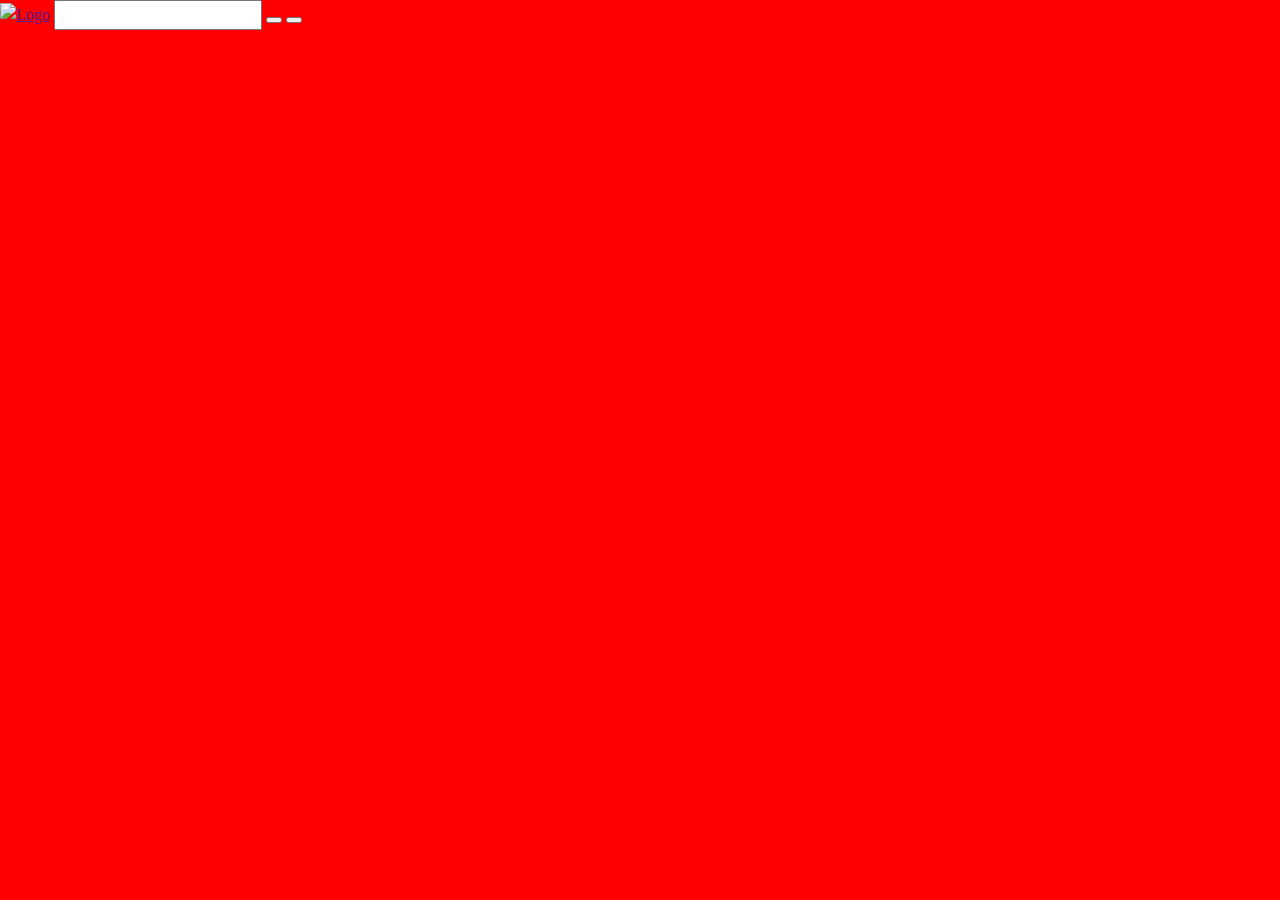
==== to do/index.html @ a05eb1dc "Добавил кнопку, для проверки" ====
<!DOCTYPE html>
<html lang="en">
  <head>
    <meta charset="UTF-8" />
    <meta name="viewport" content="width=device-width, initial-scale=1.0" />
    <link rel="stylesheet" href="styles/main.css" />
    <script src="scripts/script.js" defer></script>
    <title>TO DO</title>
  </head>
  <body>
    <header class="header">
      <div class="header__inner container">
        <a href="" class="header__logo"
          ><img src="" alt="Logo" class="header__logo-img"
        /></a>
        <label class="header__theme">
          <input type="text" class="header__theme-checkbox" type="checkbox" />
          <span class="header__theme-switcher"></span>
        </label>
        <button class="header__reg"></button>
        <button class="header__git-check"></button>
      </div>
    </header>
  </body>
</html>
---- to do/styles/main.css ----
*,
::before,
::after {
  box-sizing: border-box;
}

:where(ul, ol):where([class]) {
  padding-left: 0;
}

body,
:where(blockquote, figure):where([class]) {
  margin: 0;
}

:where(h1, h2, h3, h4, h5, h6, p, ul, ol, dl):where([class]) {
  margin-block: 0;
}

:where(dd[class]) {
  margin-left: 0;
}

:where(fieldset[class]) {
  margin-left: 0;
  padding: 0;
  border: none;
}

:where(ul[class]) {
  list-style: none;
}

:where(address[class]) {
  font-style: normal;
}

p {
  --paragraphMarginBottom: 24px;
  margin-block: 0;
}

p:where(:not([class]):not(:last-child)) {
  margin-bottom: var(--paragraphMarginBottom);
}

img,
video {
  display: block;
  max-width: 100%;
  height: auto;
}

input,
textarea,
select,
button {
  font: inherit;
}

html {
  height: 100%;
  scrollbar-gutter: stable;
}

html,
:has(:target) {
  scroll-behavior: smooth;
}

body {
  min-height: 100%;
  line-height: 1.5;
}

a:where([class]) {
  display: inline-flex;
}

button,
label {
  cursor: pointer;
}

:where([fill]:not([fill=none], [fill^=url])) {
  fill: currentColor;
}

:where([stroke]:not([stroke=none])) {
  stroke: currentColor;
}

svg * {
  transition-property: fill, stroke;
}

:where(table) {
  border-collapse: collapse;
  border-color: currentColor;
}

@media (prefers-reduced-motion: reduce) {
  *,
  ::before,
  ::after {
    animation-duration: 0.01ms !important;
    animation-iteration-count: 1 !important;
    transition-duration: 0.01ms !important;
    scroll-behavior: auto !important;
  }
}
@font-face {
  font-family: "Roboto";
  src: url("/fonts/Roboto-Bold.woff2") format("woff2");
  font-weight: bold;
  font-style: normal;
  font-display: swap;
}
@font-face {
  font-family: "Roboto";
  src: url("/fonts/Roboto-Italic.woff2") format("woff2");
  font-weight: normal;
  font-style: italic;
  font-display: swap;
}
@font-face {
  font-family: "Roboto";
  src: url("/fonts/Roboto-Medium.woff2") format("woff2");
  font-weight: 500;
  font-style: normal;
  font-display: swap;
}
@font-face {
  font-family: "Roboto";
  src: url("/fonts/Roboto-Regular.woff2") format("woff2");
  font-weight: normal;
  font-style: normal;
  font-display: swap;
}
body {
  background-color: red;
}/*# sourceMappingURL=main.css.map */
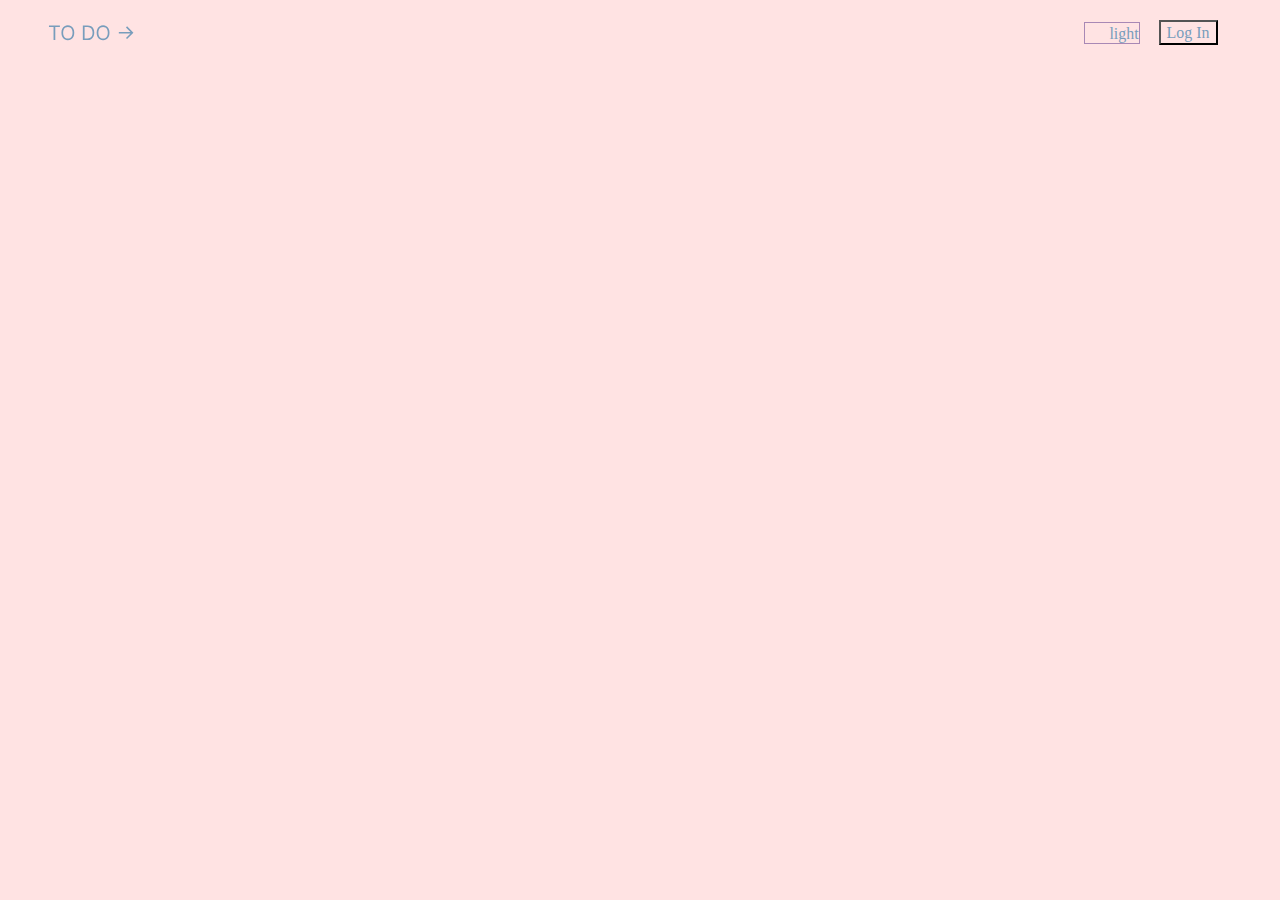
==== commit 9c3fb2ec: "Начал работу над header" ====
--- a/to do/index.html
+++ b/to do/index.html
@@ -11,14 +11,25 @@
     <header class="header">
       <div class="header__inner container">
         <a href="" class="header__logo"
-          ><img src="" alt="Logo" class="header__logo-img"
-        /></a>
+          ><svg
+            width="86"
+            height="16"
+            viewBox="0 0 86 16"
+            fill="none"
+            xmlns="http://www.w3.org/2000/svg"
+          >
+            <path
+              d="M0.965909 2.01705V0.454545H11.875V2.01705H7.30114V15H5.53977V2.01705H0.965909ZM26.2607 7.72727C26.2607 9.26136 25.9837 10.5871 25.4297 11.7045C24.8757 12.822 24.1158 13.6837 23.1499 14.2898C22.1839 14.8958 21.0807 15.1989 19.8402 15.1989C18.5997 15.1989 17.4964 14.8958 16.5305 14.2898C15.5646 13.6837 14.8047 12.822 14.2507 11.7045C13.6967 10.5871 13.4197 9.26136 13.4197 7.72727C13.4197 6.19318 13.6967 4.86742 14.2507 3.75C14.8047 2.63258 15.5646 1.77083 16.5305 1.16477C17.4964 0.558712 18.5997 0.255681 19.8402 0.255681C21.0807 0.255681 22.1839 0.558712 23.1499 1.16477C24.1158 1.77083 24.8757 2.63258 25.4297 3.75C25.9837 4.86742 26.2607 6.19318 26.2607 7.72727ZM24.5561 7.72727C24.5561 6.4678 24.3454 5.40483 23.924 4.53835C23.5073 3.67188 22.9415 3.0161 22.2266 2.57102C21.5163 2.12595 20.7209 1.90341 19.8402 1.90341C18.9595 1.90341 18.1617 2.12595 17.4467 2.57102C16.7365 3.0161 16.1707 3.67188 15.7493 4.53835C15.3326 5.40483 15.1243 6.4678 15.1243 7.72727C15.1243 8.98674 15.3326 10.0497 15.7493 10.9162C16.1707 11.7827 16.7365 12.4384 17.4467 12.8835C18.1617 13.3286 18.9595 13.5511 19.8402 13.5511C20.7209 13.5511 21.5163 13.3286 22.2266 12.8835C22.9415 12.4384 23.5073 11.7827 23.924 10.9162C24.3454 10.0497 24.5561 8.98674 24.5561 7.72727ZM39.3359 15H34.8473V0.454545H39.5348C40.9458 0.454545 42.1532 0.745738 43.157 1.32812C44.1607 1.90578 44.9302 2.73674 45.4652 3.82102C46.0002 4.90057 46.2678 6.19318 46.2678 7.69886C46.2678 9.21401 45.9979 10.5185 45.4581 11.6122C44.9183 12.7012 44.1323 13.5393 43.1001 14.1264C42.0679 14.7088 40.8132 15 39.3359 15ZM36.6087 13.4375H39.2223C40.425 13.4375 41.4216 13.2055 42.2124 12.7415C43.0031 12.2775 43.5926 11.617 43.9808 10.7599C44.3691 9.90294 44.5632 8.88258 44.5632 7.69886C44.5632 6.52462 44.3714 5.51373 43.9879 4.66619C43.6044 3.81392 43.0315 3.16051 42.2692 2.70597C41.5069 2.24669 40.5575 2.01705 39.4212 2.01705H36.6087V13.4375ZM61.495 7.72727C61.495 9.26136 61.218 10.5871 60.6641 11.7045C60.1101 12.822 59.3501 13.6837 58.3842 14.2898C57.4183 14.8958 56.3151 15.1989 55.0746 15.1989C53.834 15.1989 52.7308 14.8958 51.7649 14.2898C50.799 13.6837 50.0391 12.822 49.4851 11.7045C48.9311 10.5871 48.6541 9.26136 48.6541 7.72727C48.6541 6.19318 48.9311 4.86742 49.4851 3.75C50.0391 2.63258 50.799 1.77083 51.7649 1.16477C52.7308 0.558712 53.834 0.255681 55.0746 0.255681C56.3151 0.255681 57.4183 0.558712 58.3842 1.16477C59.3501 1.77083 60.1101 2.63258 60.6641 3.75C61.218 4.86742 61.495 6.19318 61.495 7.72727ZM59.7905 7.72727C59.7905 6.4678 59.5798 5.40483 59.1584 4.53835C58.7417 3.67188 58.1759 3.0161 57.4609 2.57102C56.7507 2.12595 55.9553 1.90341 55.0746 1.90341C54.1939 1.90341 53.3961 2.12595 52.6811 2.57102C51.9709 3.0161 51.4051 3.67188 50.9837 4.53835C50.567 5.40483 50.3587 6.4678 50.3587 7.72727C50.3587 8.98674 50.567 10.0497 50.9837 10.9162C51.4051 11.7827 51.9709 12.4384 52.6811 12.8835C53.3961 13.3286 54.1939 13.5511 55.0746 13.5511C55.9553 13.5511 56.7507 13.3286 57.4609 12.8835C58.1759 12.4384 58.7417 11.7827 59.1584 10.9162C59.5798 10.0497 59.7905 8.98674 59.7905 7.72727ZM79.0732 14.0909L77.9794 13.0114L82.4822 8.50852H70.8203V6.94602H82.4822L77.9794 2.45739L79.0732 1.36364L85.4368 7.72727L79.0732 14.0909Z"
+              fill="black"
+            />
+          </svg>
+        </a>
         <label class="header__theme">
-          <input type="text" class="header__theme-checkbox" type="checkbox" />
+          <input class="header__theme-checkbox" type="checkbox" />
+          <span class="header__theme-text">light</span>
           <span class="header__theme-switcher"></span>
         </label>
-        <button class="header__reg"></button>
-        <button class="header__git-check"></button>
+        <button class="header__reg">Log In</button>
       </div>
     </header>
   </body>
--- a/to do/styles/main.css
+++ b/to do/styles/main.css
@@ -137,6 +137,157 @@
   font-style: normal;
   font-display: swap;
 }
+:root {
+  --color-light: #ffe3e3;
+  --color-light-text: #789dbc;
+  --color-dark: #213555;
+  --color-links: #a888b5;
+  --font: "Roboto";
+  --border-50: 50%;
+  --transition-duration: 0.2;
+}
+
+.container {
+  max-width: 75rem;
+  margin-inline: auto;
+  padding-inline: 0.9375rem;
+}
+
+.visually-hidden {
+  position: absolute !important;
+  width: 1px !important;
+  height: 1px !important;
+  margin: -1px !important;
+  border: 0 !important;
+  padding: 0 !important;
+  white-space: nowrap !important;
+  -webkit-clip-path: inset(100%) !important;
+          clip-path: inset(100%) !important;
+  clip: rect(0 0 0 0) !important;
+  overflow: hidden !important;
+}
+
+@media (width <= 36.06125rem) {
+  .hidden-mobile {
+    display: none !important;
+  }
+}
+
+@media (width > 62.06125rem) {
+  .visible-mobile {
+    display: none !important;
+  }
+}
+
 body {
-  background-color: red;
+  font-size: clamp(0.875rem, 0.8220108696rem + 0.2173913043vw, 1rem);
+  background-color: var(--color-light);
+  color: var(--color-light-text);
+  font-family: var(--font);
+  font-weight: normal;
+  line-height: 1.2;
+}
+
+h1,
+.h1 {
+  font-size: clamp(1.625rem, 1.5720108696rem + 0.2173913043vw, 1.75rem);
+}
+
+h2,
+.h2 {
+  font-size: clamp(1.5rem, 1.4470108696rem + 0.2173913043vw, 1.625rem);
+}
+
+h3,
+.h3 {
+  font-size: clamp(1.375rem, 1.3220108696rem + 0.2173913043vw, 1.5rem);
+}
+
+h4,
+.h4 {
+  font-size: clamp(1.25rem, 1.1970108696rem + 0.2173913043vw, 1.375rem);
+}
+
+h5,
+.h5 {
+  font-size: clamp(1.125rem, 1.0720108696rem + 0.2173913043vw, 1.25rem);
+}
+
+h6,
+.h6 {
+  font-size: clamp(1rem, 0.9470108696rem + 0.2173913043vw, 1.125rem);
+}
+
+a {
+  color: inherit;
+}
+@media (any-hover: hover) {
+  a:hover {
+    color: var(--color-links);
+  }
+}
+@media (any-hover: none) {
+  a:active {
+    color: var(--color-links);
+  }
+}
+a[class] {
+  text-decoration: none;
+}
+
+:focus-visible {
+  outline: 0.125rem dashed var(--color-links);
+  outline-offset: 0.25rem;
+  transition-duration: 0s !important;
+}
+
+button {
+  background-color: inherit;
+  color: inherit;
+}
+@media (any-hover: hover) {
+  button:hover {
+    transform: scale(0.9);
+    transition-duration: var(--transition-duration);
+  }
+}
+@media (any-hover: none) {
+  button:active {
+    transform: scale(0.9);
+    transition-duration: var(--transition-duration);
+  }
+}
+
+a,
+button,
+label,
+input,
+textarea,
+select,
+svg * {
+  transition-duration: var(--transition-duration);
+}
+
+.header__inner {
+  display: flex;
+  align-items: center;
+  gap: 1.25rem;
+  padding: 1.25rem 0.9375rem;
+}
+.header__logo {
+  margin-right: auto;
+}
+.header__theme {
+  position: relative;
+  outline: 1px solid var(--color-links);
+}
+.header__theme-checkbox {
+  opacity: 0;
+  visibility: hidden;
+}
+.header__theme_text {
+  position: absolute;
+  top: 50%;
+  left: 50%;
+  translate: -50% -50%;
 }/*# sourceMappingURL=main.css.map */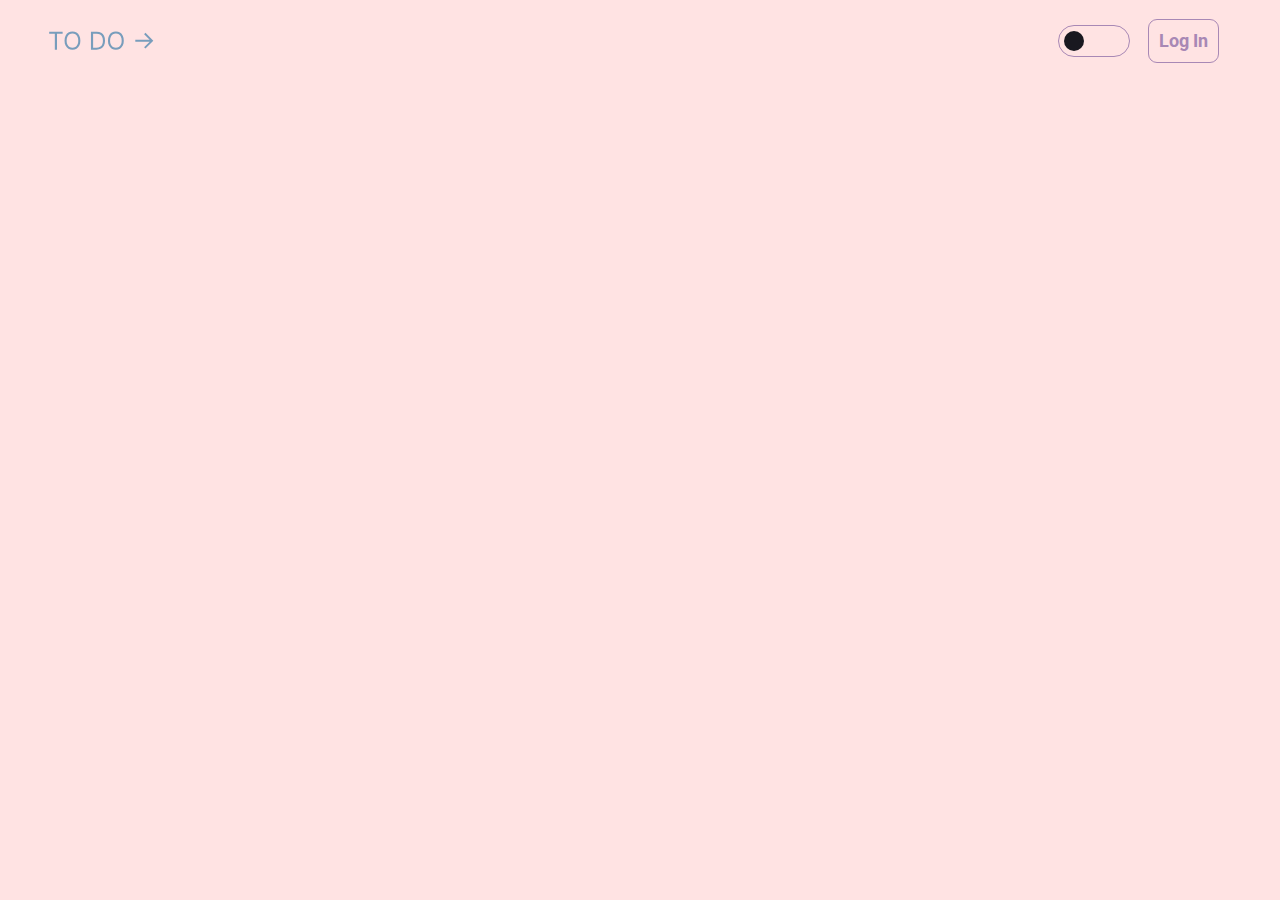
==== commit 6f9653e4: "Сделал переключатель тем" ====
--- a/to do/index.html
+++ b/to do/index.html
@@ -4,16 +4,16 @@
     <meta charset="UTF-8" />
     <meta name="viewport" content="width=device-width, initial-scale=1.0" />
     <link rel="stylesheet" href="styles/main.css" />
-    <script src="scripts/script.js" defer></script>
+    <script src="scripts/script.js" type="module" defer></script>
     <title>TO DO</title>
   </head>
   <body>
-    <header class="header">
+    <header class="header" data-js-header>
       <div class="header__inner container">
         <a href="" class="header__logo"
           ><svg
-            width="86"
-            height="16"
+            width="106"
+            height="36"
             viewBox="0 0 86 16"
             fill="none"
             xmlns="http://www.w3.org/2000/svg"
@@ -25,8 +25,11 @@
           </svg>
         </a>
         <label class="header__theme">
-          <input class="header__theme-checkbox" type="checkbox" />
-          <span class="header__theme-text">light</span>
+          <input
+            class="header__theme-checkbox"
+            type="checkbox"
+            data-js-theme-switcher
+          />
           <span class="header__theme-switcher"></span>
         </label>
         <button class="header__reg">Log In</button>
--- a/to do/styles/main.css
+++ b/to do/styles/main.css
@@ -111,28 +111,28 @@
 }
 @font-face {
   font-family: "Roboto";
-  src: url("/fonts/Roboto-Bold.woff2") format("woff2");
+  src: url("/to do/fonts/Roboto-Bold.woff2") format("woff2");
   font-weight: bold;
   font-style: normal;
   font-display: swap;
 }
 @font-face {
   font-family: "Roboto";
-  src: url("/fonts/Roboto-Italic.woff2") format("woff2");
+  src: url("/to do/fonts/Roboto-Italic.woff2") format("woff2");
   font-weight: normal;
   font-style: italic;
   font-display: swap;
 }
 @font-face {
   font-family: "Roboto";
-  src: url("/fonts/Roboto-Medium.woff2") format("woff2");
+  src: url("/to do/fonts/Roboto-Medium.woff2") format("woff2");
   font-weight: 500;
   font-style: normal;
   font-display: swap;
 }
 @font-face {
   font-family: "Roboto";
-  src: url("/fonts/Roboto-Regular.woff2") format("woff2");
+  src: url("/to do/fonts/Roboto-Regular.woff2") format("woff2");
   font-weight: normal;
   font-style: normal;
   font-display: swap;
@@ -140,11 +140,13 @@
 :root {
   --color-light: #ffe3e3;
   --color-light-text: #789dbc;
-  --color-dark: #213555;
+  --color-dark: #191820;
   --color-links: #a888b5;
+  --color-button: #1d4a92;
+  --color-button-bg: rgba(168, 136, 181, 0.5);
   --font: "Roboto";
   --border-50: 50%;
-  --transition-duration: 0.2;
+  --transition-duration: 0.2s;
 }
 
 .container {
@@ -188,6 +190,11 @@
   line-height: 1.2;
 }
 
+body.dark-theme {
+  background-color: var(--color-dark);
+  color: var(--color-light);
+}
+
 h1,
 .h1 {
   font-size: clamp(1.625rem, 1.5720108696rem + 0.2173913043vw, 1.75rem);
@@ -278,16 +285,39 @@
   margin-right: auto;
 }
 .header__theme {
+  min-width: 4.375rem;
+  height: 1.875rem;
   position: relative;
   outline: 1px solid var(--color-links);
+  border-radius: 1.25rem;
 }
 .header__theme-checkbox {
   opacity: 0;
   visibility: hidden;
 }
-.header__theme_text {
+.header__theme-checkbox:checked + .header__theme-switcher {
+  background-color: var(--color-light);
+  translate: 2.5rem;
+  transition-duration: var(--transition-duration);
+}
+.header__theme-switcher {
+  width: 1.25rem;
+  height: 1.25rem;
   position: absolute;
-  top: 50%;
-  left: 50%;
-  translate: -50% -50%;
+  left: 0.3125rem;
+  top: 0.3125rem;
+  border-radius: var(--border-50);
+  display: inline-block;
+  background-color: var(--color-dark);
+  transition-duration: var(--transition-duration);
+}
+.header__reg {
+  font-size: clamp(1rem, 0.9470108696rem + 0.2173913043vw, 1.125rem);
+  color: var(--color-links);
+  font-weight: bold;
+  border: none;
+  padding: 0.625rem;
+  outline: 1px solid var(--color-links);
+  border-radius: 0.5rem;
+  white-space: nowrap;
 }/*# sourceMappingURL=main.css.map */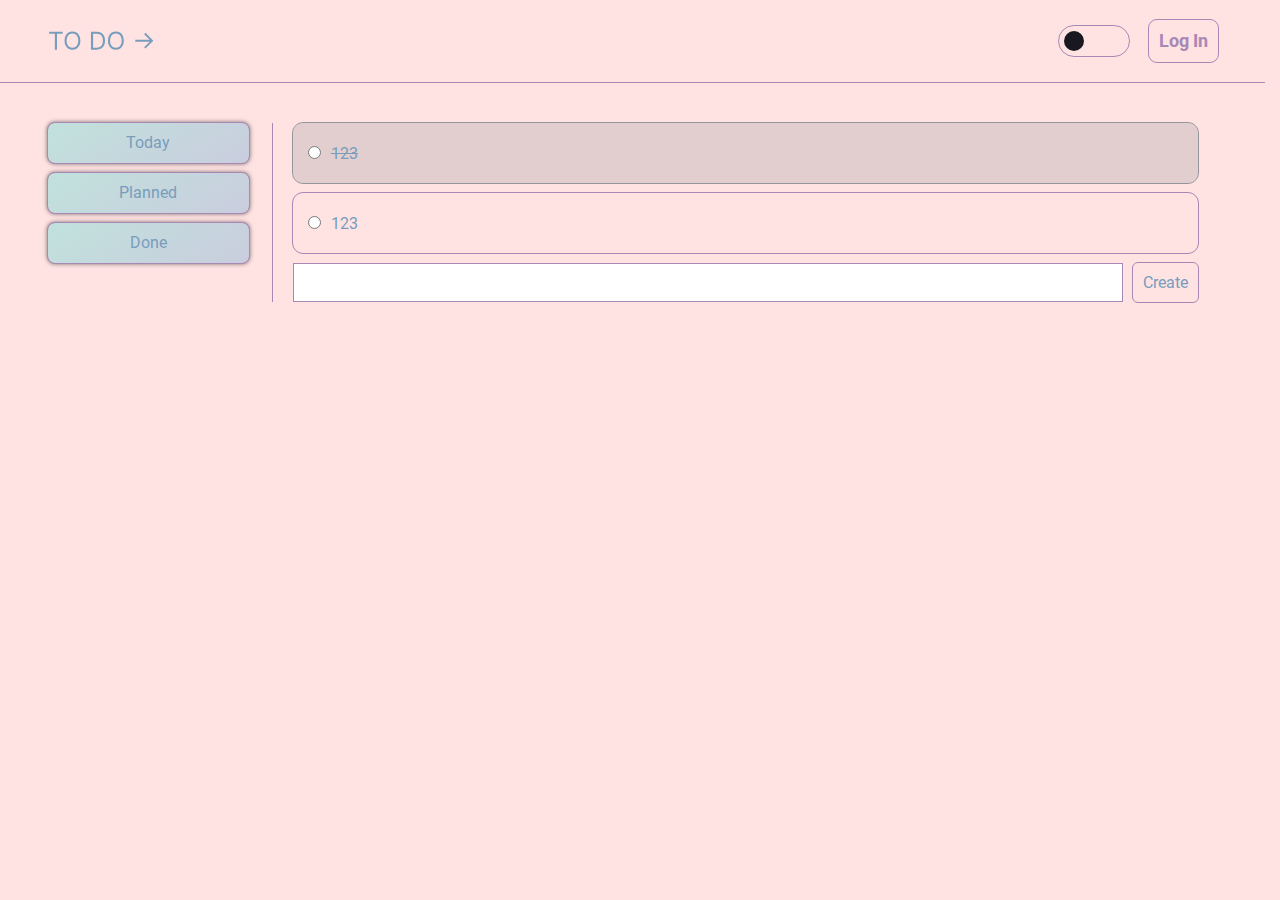
==== commit 384c68d3: "Done with CSS styles" ====
--- a/to do/index.html
+++ b/to do/index.html
@@ -35,5 +35,36 @@
         <button class="header__reg">Log In</button>
       </div>
     </header>
+    <main class="main">
+      <div class="main__sections container">
+        <nav class="nav">
+          <ul class="nav__list">
+            <li class="nav__item">
+              <button class="nav__item-btn">Today</button>
+            </li>
+            <li class="nav__item">
+              <button class="nav__item-btn">Planned</button>
+            </li>
+            <li class="nav__item">
+              <button class="nav__item-btn">Done</button>
+            </li>
+          </ul>
+        </nav>
+        <section class="todo">
+          <ul class="todo__list">
+            <li class="todo__item done">
+              <input type="radio" class="todo__item-radio" />123
+            </li>
+            <li class="todo__item">
+              <input type="radio" class="todo__item-radio" />123
+            </li>
+          </ul>
+          <div class="todo__create">
+            <input type="text" class="todo__create-input" />
+            <button class="todo__create-button">Create</button>
+          </div>
+        </section>
+      </div>
+    </main>
   </body>
 </html>
--- a/to do/styles/main.css
+++ b/to do/styles/main.css
@@ -144,6 +144,8 @@
   --color-links: #a888b5;
   --color-button: #1d4a92;
   --color-button-bg: rgba(168, 136, 181, 0.5);
+  --color-outline-done: #97959c;
+  --color-bg-done: #92919642;
   --font: "Roboto";
   --border-50: 50%;
   --transition-duration: 0.2s;
@@ -183,6 +185,8 @@
 
 body {
   font-size: clamp(0.875rem, 0.8220108696rem + 0.2173913043vw, 1rem);
+  display: flex;
+  flex-direction: column;
   background-color: var(--color-light);
   color: var(--color-light-text);
   font-family: var(--font);
@@ -240,12 +244,6 @@
 }
 a[class] {
   text-decoration: none;
-}
-
-:focus-visible {
-  outline: 0.125rem dashed var(--color-links);
-  outline-offset: 0.25rem;
-  transition-duration: 0s !important;
 }
 
 button {
@@ -275,6 +273,10 @@
   transition-duration: var(--transition-duration);
 }
 
+.header {
+  border-bottom: 0.0625rem solid var(--color-links);
+  margin-bottom: 2.5rem;
+}
 .header__inner {
   display: flex;
   align-items: center;
@@ -288,7 +290,7 @@
   min-width: 4.375rem;
   height: 1.875rem;
   position: relative;
-  outline: 1px solid var(--color-links);
+  outline: 0.0625rem solid var(--color-links);
   border-radius: 1.25rem;
 }
 .header__theme-checkbox {
@@ -317,7 +319,77 @@
   font-weight: bold;
   border: none;
   padding: 0.625rem;
-  outline: 1px solid var(--color-links);
+  outline: 0.0625rem solid var(--color-links);
   border-radius: 0.5rem;
   white-space: nowrap;
+}
+
+.main {
+  flex-grow: 1;
+}
+.main__sections {
+  display: flex;
+}
+.main .nav {
+  flex-grow: 1;
+  border-right: 0.0625rem solid var(--color-links);
+}
+.main .nav__list {
+  display: flex;
+  flex-direction: column;
+  gap: 0.625rem;
+}
+.main .nav__item-btn {
+  width: 90%;
+  height: 2.5rem;
+  border: none;
+  outline: 0.0625rem solid var(--color-links);
+  border-radius: 0.4375rem;
+  background: linear-gradient(325deg, rgba(148, 183, 217, 0.5) 0%, rgba(131, 224, 214, 0.5) 100%);
+  box-shadow: 0rem 0rem 0.25rem 0.0625rem rgba(0, 0, 0, 0.5);
+}
+.main .todo {
+  display: flex;
+  flex-direction: column;
+  justify-content: space-between;
+  padding: 0rem 1.25rem;
+  flex-grow: 4;
+}
+.main .todo__list {
+  display: flex;
+  flex-direction: column;
+  gap: 0.625rem;
+}
+.main .todo__item {
+  padding: 1.25rem 0.625rem;
+  outline: 0.0625rem solid var(--color-links);
+  border-radius: 0.625rem;
+}
+.main .todo__item-radio {
+  margin-right: 0.625rem;
+}
+.main .todo .done {
+  text-decoration: line-through;
+  outline: 0.0625rem solid var(--color-outline-done);
+  background-color: var(--color-bg-done);
+}
+.main .todo__create {
+  display: flex;
+  gap: 0.625rem;
+  margin-top: 0.625rem;
+}
+.main .todo__create-input {
+  border: 0.0625rem solid var(--color-links);
+  flex-grow: 1;
+}
+.main .todo__create-input:focus-visible {
+  outline: none;
+  border: 0.0625rem solid #69e7dd;
+  transition-duration: var(--transition-duration);
+}
+.main .todo__create-button {
+  padding: 0.625rem;
+  border: none;
+  outline: 0.0625rem solid var(--color-links);
+  border-radius: 0.3125rem;
 }/*# sourceMappingURL=main.css.map */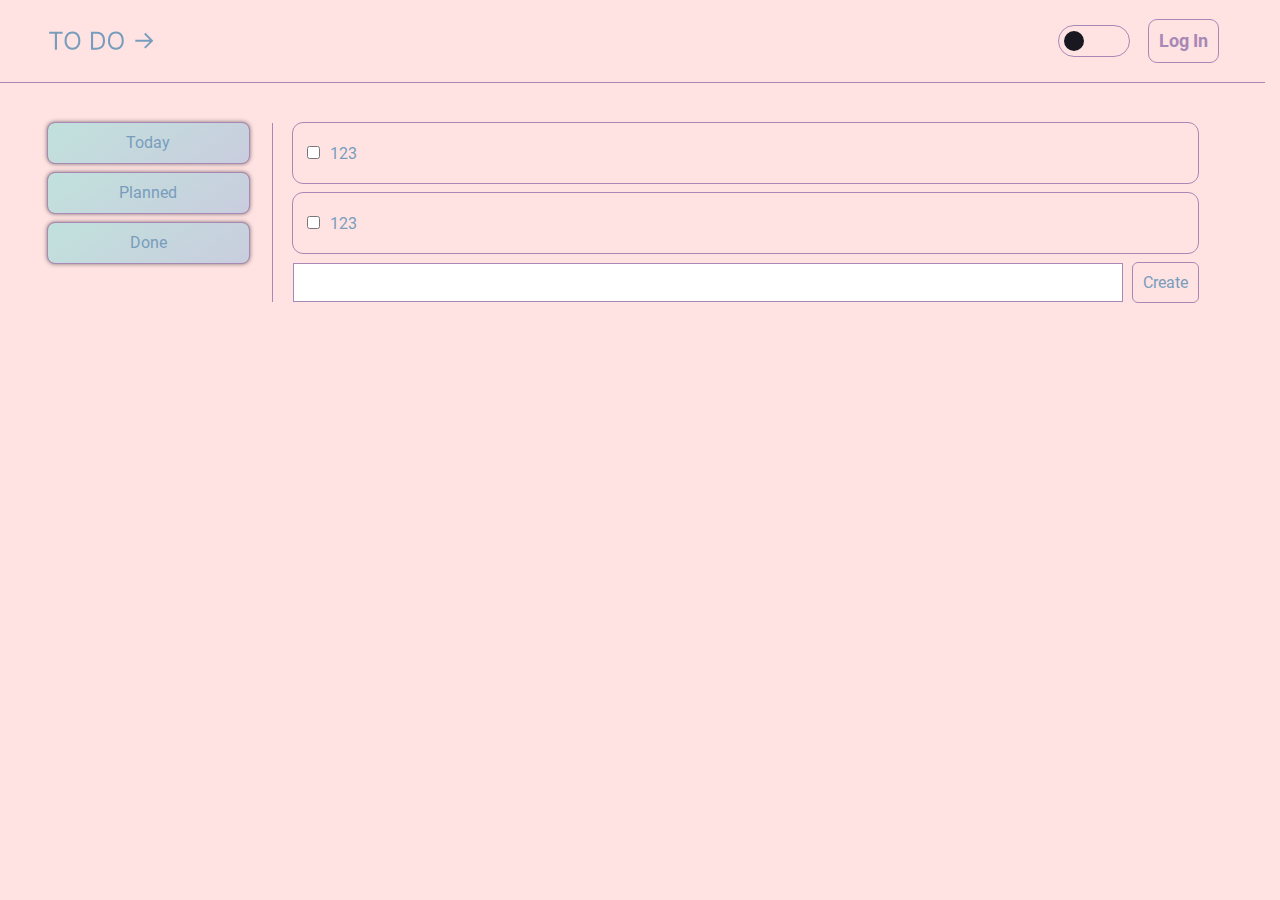
==== commit 0966cd14: "Create method for createButton" ====
--- a/to do/index.html
+++ b/to do/index.html
@@ -50,18 +50,20 @@
             </li>
           </ul>
         </nav>
-        <section class="todo">
-          <ul class="todo__list">
-            <li class="todo__item done">
-              <input type="radio" class="todo__item-radio" />123
+        <section class="todo" data-js-todo>
+          <ul class="todo__list" data-js-todo-list>
+            <li class="todo__item">
+              <input type="checkbox" class="todo__item-checkbox" />123
             </li>
             <li class="todo__item">
-              <input type="radio" class="todo__item-radio" />123
+              <input type="checkbox" class="todo__item-checkbox" />123
             </li>
           </ul>
           <div class="todo__create">
-            <input type="text" class="todo__create-input" />
-            <button class="todo__create-button">Create</button>
+            <input type="text" class="todo__create-input" data-js-todo-input />
+            <button class="todo__create-button" data-js-create-button>
+              Create
+            </button>
           </div>
         </section>
       </div>
--- a/to do/styles/main.css
+++ b/to do/styles/main.css
@@ -339,6 +339,9 @@
   flex-direction: column;
   gap: 0.625rem;
 }
+.main .nav__item {
+  transition: transform 0.5s ease;
+}
 .main .nav__item-btn {
   width: 90%;
   height: 2.5rem;
@@ -365,7 +368,7 @@
   outline: 0.0625rem solid var(--color-links);
   border-radius: 0.625rem;
 }
-.main .todo__item-radio {
+.main .todo__item-checkbox {
   margin-right: 0.625rem;
 }
 .main .todo .done {
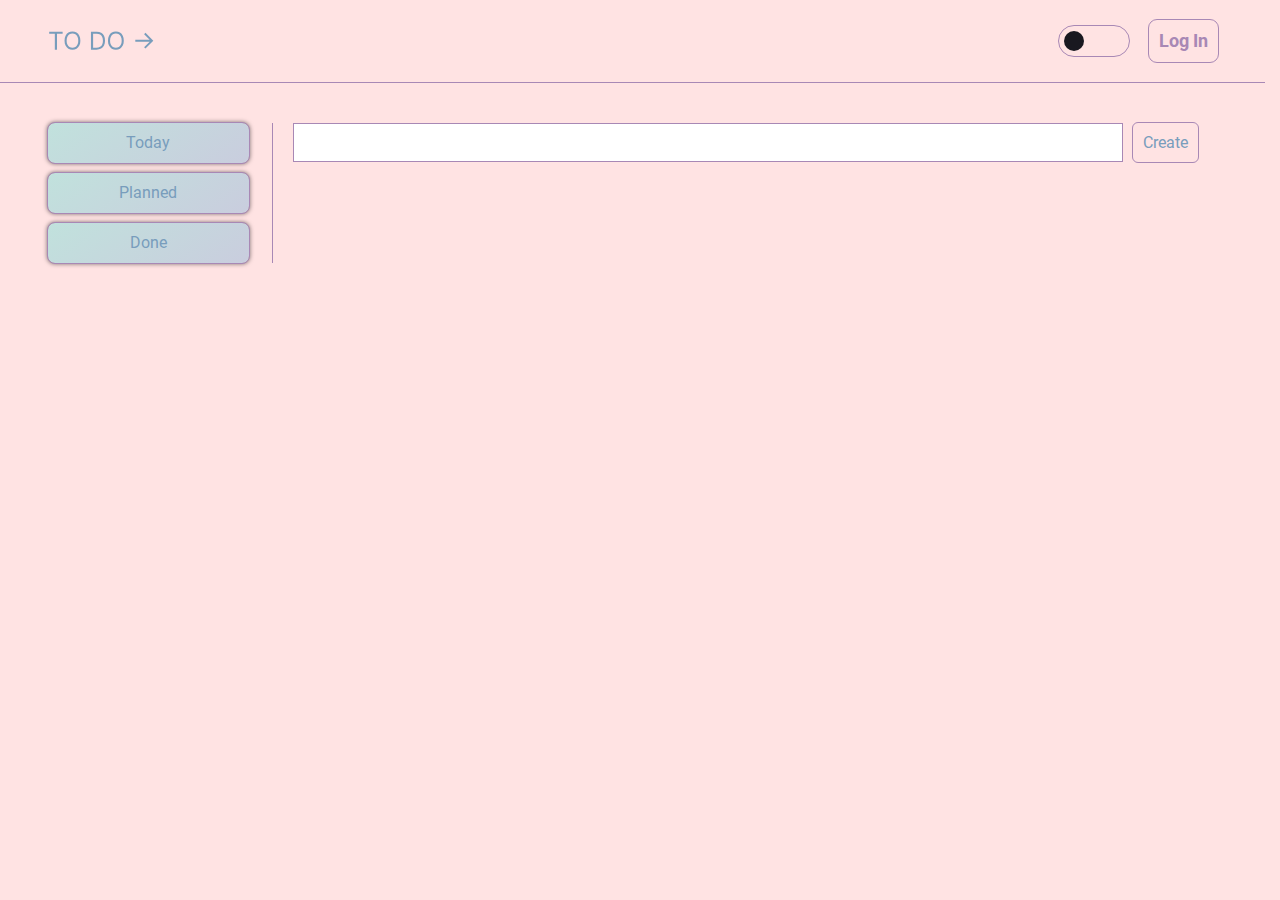
==== commit 644da799: "Make logic in JS" ====
--- a/to do/index.html
+++ b/to do/index.html
@@ -51,14 +51,8 @@
           </ul>
         </nav>
         <section class="todo" data-js-todo>
-          <ul class="todo__list" data-js-todo-list>
-            <li class="todo__item">
-              <input type="checkbox" class="todo__item-checkbox" />123
-            </li>
-            <li class="todo__item">
-              <input type="checkbox" class="todo__item-checkbox" />123
-            </li>
-          </ul>
+          <ul class="todo__list" data-js-todo-list></ul>
+          <ul class="todo__list-done" data-js-done-list></ul>
           <div class="todo__create">
             <input type="text" class="todo__create-input" data-js-todo-input />
             <button class="todo__create-button" data-js-create-button>
--- a/to do/styles/main.css
+++ b/to do/styles/main.css
@@ -144,7 +144,7 @@
   --color-links: #a888b5;
   --color-button: #1d4a92;
   --color-button-bg: rgba(168, 136, 181, 0.5);
-  --color-outline-done: #97959c;
+  --color-outline-done: #69e7dd;
   --color-bg-done: #92919642;
   --font: "Roboto";
   --border-50: 50%;
@@ -354,19 +354,45 @@
 .main .todo {
   display: flex;
   flex-direction: column;
-  justify-content: space-between;
   padding: 0rem 1.25rem;
   flex-grow: 4;
 }
 .main .todo__list {
   display: flex;
   flex-direction: column;
-  gap: 0.625rem;
+}
+.main .todo__list:empty + .todo__list-done {
+  border-top: none;
+  padding: 0rem 0rem;
+  margin-top: 0rem;
+}
+.main .todo__list-done {
+  display: flex;
+  flex-direction: column;
+  padding: 1.25rem 0rem;
+  border-top: 0.0625rem solid var(--color-links);
+  margin-top: 3.125rem;
+}
+.main .todo__list-done:empty {
+  border-top: none;
+  margin-top: 0rem;
+  padding: 0rem 0rem;
 }
 .main .todo__item {
+  position: relative;
+  margin-bottom: 0.625rem;
   padding: 1.25rem 0.625rem;
   outline: 0.0625rem solid var(--color-links);
   border-radius: 0.625rem;
+  transition: transform 0.5s ease;
+}
+.main .todo__item-delete {
+  position: absolute;
+  top: 0.3125rem;
+  right: 0.625rem;
+  padding: 0.3125rem;
+  border: none;
+  background-color: transparent;
 }
 .main .todo__item-checkbox {
   margin-right: 0.625rem;
@@ -374,12 +400,10 @@
 .main .todo .done {
   text-decoration: line-through;
   outline: 0.0625rem solid var(--color-outline-done);
-  background-color: var(--color-bg-done);
 }
 .main .todo__create {
   display: flex;
   gap: 0.625rem;
-  margin-top: 0.625rem;
 }
 .main .todo__create-input {
   border: 0.0625rem solid var(--color-links);
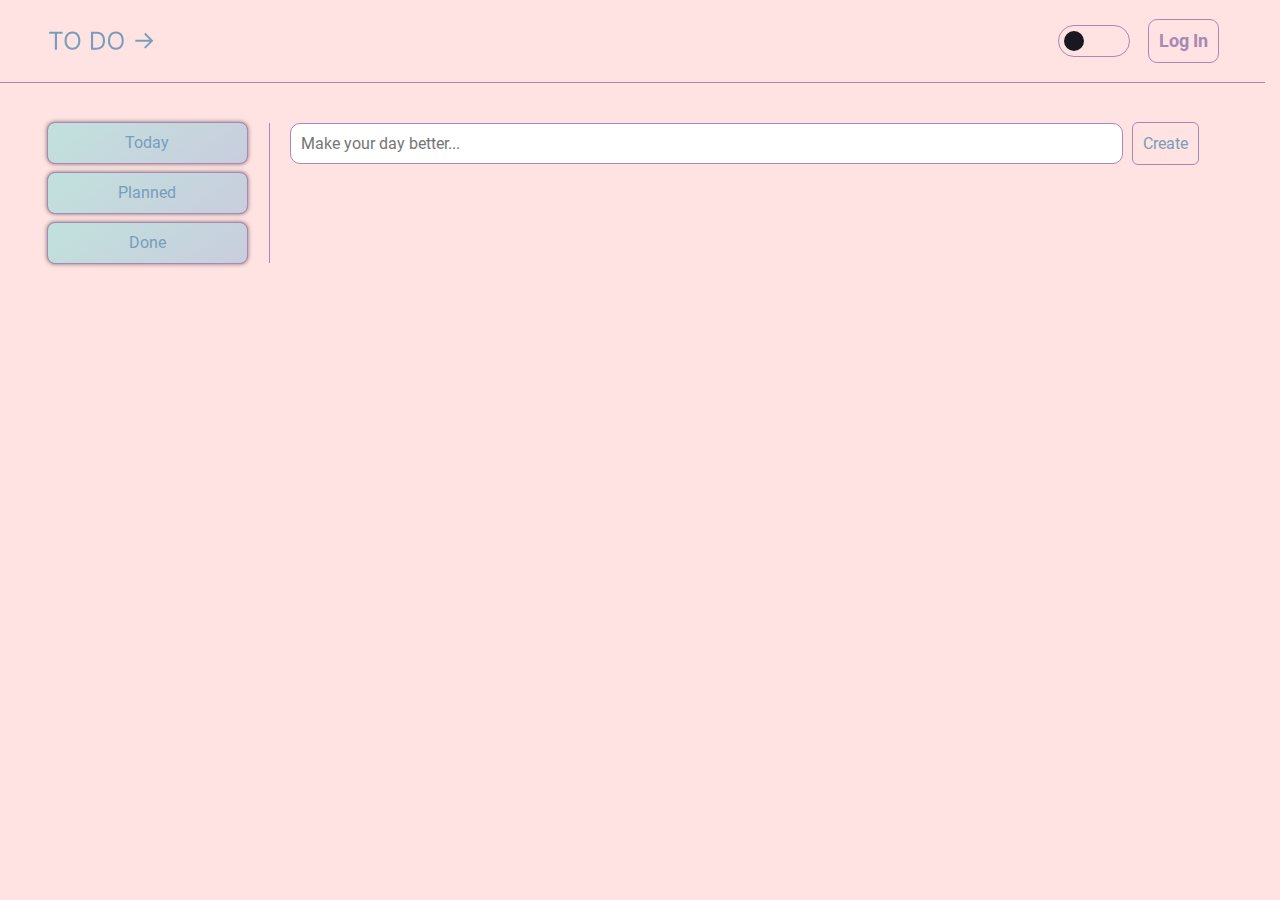
==== commit 8d0f6590: "Make full logic" ====
--- a/to do/index.html
+++ b/to do/index.html
@@ -40,13 +40,13 @@
         <nav class="nav">
           <ul class="nav__list">
             <li class="nav__item">
-              <button class="nav__item-btn">Today</button>
+              <button class="nav__item-btn" data-js-today>Today</button>
             </li>
             <li class="nav__item">
-              <button class="nav__item-btn">Planned</button>
+              <button class="nav__item-btn" data-js-planned>Planned</button>
             </li>
             <li class="nav__item">
-              <button class="nav__item-btn">Done</button>
+              <button class="nav__item-btn" data-js-done>Done</button>
             </li>
           </ul>
         </nav>
@@ -54,7 +54,12 @@
           <ul class="todo__list" data-js-todo-list></ul>
           <ul class="todo__list-done" data-js-done-list></ul>
           <div class="todo__create">
-            <input type="text" class="todo__create-input" data-js-todo-input />
+            <input
+              type="text"
+              class="todo__create-input"
+              placeholder="Make your day better..."
+              data-js-todo-input
+            />
             <button class="todo__create-button" data-js-create-button>
               Create
             </button>
--- a/to do/styles/main.css
+++ b/to do/styles/main.css
@@ -366,6 +366,11 @@
   padding: 0rem 0rem;
   margin-top: 0rem;
 }
+.main .todo__list.visually-hidden + .todo__list-done {
+  border-top: none;
+  padding: 0rem 0rem;
+  margin-top: 0rem;
+}
 .main .todo__list-done {
   display: flex;
   flex-direction: column;
@@ -408,10 +413,11 @@
 .main .todo__create-input {
   border: 0.0625rem solid var(--color-links);
   flex-grow: 1;
+  border-radius: 0.625rem;
+  padding: 0.625rem;
 }
 .main .todo__create-input:focus-visible {
   outline: none;
-  border: 0.0625rem solid #69e7dd;
   transition-duration: var(--transition-duration);
 }
 .main .todo__create-button {
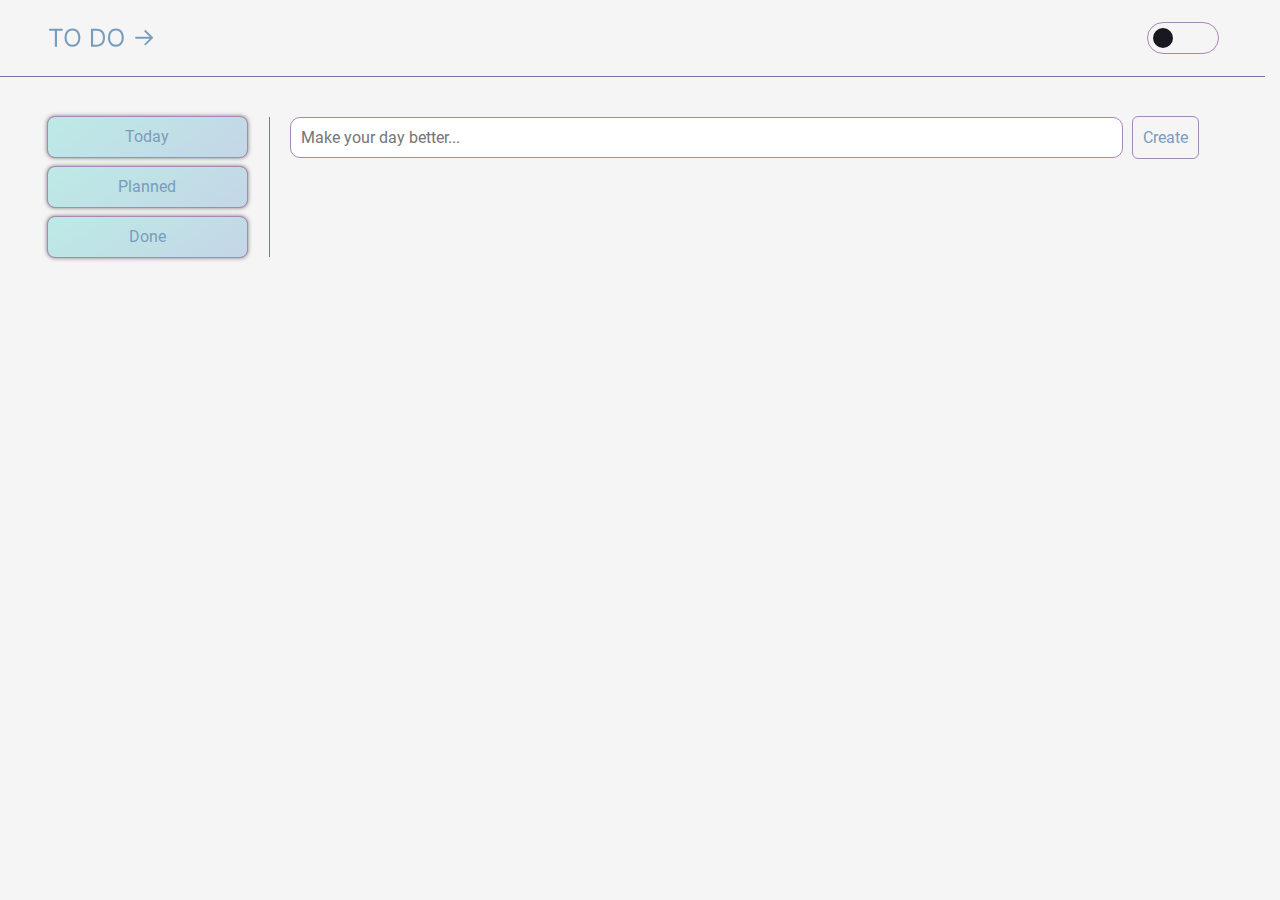
==== commit f72682bd: "Done with TO DO" ====
--- a/to do/index.html
+++ b/to do/index.html
@@ -32,7 +32,6 @@
           />
           <span class="header__theme-switcher"></span>
         </label>
-        <button class="header__reg">Log In</button>
       </div>
     </header>
     <main class="main">
--- a/to do/styles/main.css
+++ b/to do/styles/main.css
@@ -111,20 +111,6 @@
 }
 @font-face {
   font-family: "Roboto";
-  src: url("/to do/fonts/Roboto-Bold.woff2") format("woff2");
-  font-weight: bold;
-  font-style: normal;
-  font-display: swap;
-}
-@font-face {
-  font-family: "Roboto";
-  src: url("/to do/fonts/Roboto-Italic.woff2") format("woff2");
-  font-weight: normal;
-  font-style: italic;
-  font-display: swap;
-}
-@font-face {
-  font-family: "Roboto";
   src: url("/to do/fonts/Roboto-Medium.woff2") format("woff2");
   font-weight: 500;
   font-style: normal;
@@ -138,14 +124,20 @@
   font-display: swap;
 }
 :root {
-  --color-light: #ffe3e3;
+  --color-light: #f5f5f5;
   --color-light-text: #789dbc;
   --color-dark: #191820;
   --color-links: #a888b5;
-  --color-button: #1d4a92;
-  --color-button-bg: rgba(168, 136, 181, 0.5);
+  --color-button-bg: rgba(168, 136, 181, 1);
   --color-outline-done: #69e7dd;
   --color-bg-done: #92919642;
+  --color-body-dark: #2d3250;
+  --color-outline: #7077a1;
+  --color-gradient: linear-gradient(
+    325deg,
+    rgba(148, 183, 217, 0.5) 0%,
+    rgba(131, 224, 214, 0.5) 100%
+  );
   --font: "Roboto";
   --border-50: 50%;
   --transition-duration: 0.2s;
@@ -155,6 +147,14 @@
   max-width: 75rem;
   margin-inline: auto;
   padding-inline: 0.9375rem;
+}
+
+.dragging {
+  border: 3px solid #a888b5;
+  opacity: 1;
+  z-index: 1000;
+  position: relative;
+  transition: transform 0.1s ease-out;
 }
 
 .visually-hidden {
@@ -171,18 +171,6 @@
   overflow: hidden !important;
 }
 
-@media (width <= 36.06125rem) {
-  .hidden-mobile {
-    display: none !important;
-  }
-}
-
-@media (width > 62.06125rem) {
-  .visible-mobile {
-    display: none !important;
-  }
-}
-
 body {
   font-size: clamp(0.875rem, 0.8220108696rem + 0.2173913043vw, 1rem);
   display: flex;
@@ -195,7 +183,7 @@
 }
 
 body.dark-theme {
-  background-color: var(--color-dark);
+  background-color: var(--color-body-dark);
   color: var(--color-light);
 }
 
@@ -274,7 +262,7 @@
 }
 
 .header {
-  border-bottom: 0.0625rem solid var(--color-links);
+  border-bottom: 0.0625rem solid var(--color-outline);
   margin-bottom: 2.5rem;
 }
 .header__inner {
@@ -313,16 +301,6 @@
   background-color: var(--color-dark);
   transition-duration: var(--transition-duration);
 }
-.header__reg {
-  font-size: clamp(1rem, 0.9470108696rem + 0.2173913043vw, 1.125rem);
-  color: var(--color-links);
-  font-weight: bold;
-  border: none;
-  padding: 0.625rem;
-  outline: 0.0625rem solid var(--color-links);
-  border-radius: 0.5rem;
-  white-space: nowrap;
-}
 
 .main {
   flex-grow: 1;
@@ -330,17 +308,39 @@
 .main__sections {
   display: flex;
 }
+@media (width <= 62.06125rem) {
+  .main__sections {
+    flex-direction: column;
+  }
+}
 .main .nav {
   flex-grow: 1;
-  border-right: 0.0625rem solid var(--color-links);
+  border-right: 0.0625rem solid var(--color-outline);
+}
+@media (width <= 62.06125rem) {
+  .main .nav {
+    border-right: none;
+    margin-bottom: 1.25rem;
+  }
 }
 .main .nav__list {
   display: flex;
   flex-direction: column;
   gap: 0.625rem;
 }
+@media (width <= 62.06125rem) {
+  .main .nav__list {
+    flex-direction: row;
+    justify-content: space-between;
+  }
+}
 .main .nav__item {
   transition: transform 0.5s ease;
+}
+@media (width <= 62.06125rem) {
+  .main .nav__item {
+    flex-grow: 1;
+  }
 }
 .main .nav__item-btn {
   width: 90%;
@@ -348,7 +348,7 @@
   border: none;
   outline: 0.0625rem solid var(--color-links);
   border-radius: 0.4375rem;
-  background: linear-gradient(325deg, rgba(148, 183, 217, 0.5) 0%, rgba(131, 224, 214, 0.5) 100%);
+  background: var(--color-gradient);
   box-shadow: 0rem 0rem 0.25rem 0.0625rem rgba(0, 0, 0, 0.5);
 }
 .main .todo {
@@ -356,6 +356,11 @@
   flex-direction: column;
   padding: 0rem 1.25rem;
   flex-grow: 4;
+}
+@media (width <= 62.06125rem) {
+  .main .todo {
+    padding: 0;
+  }
 }
 .main .todo__list {
   display: flex;
